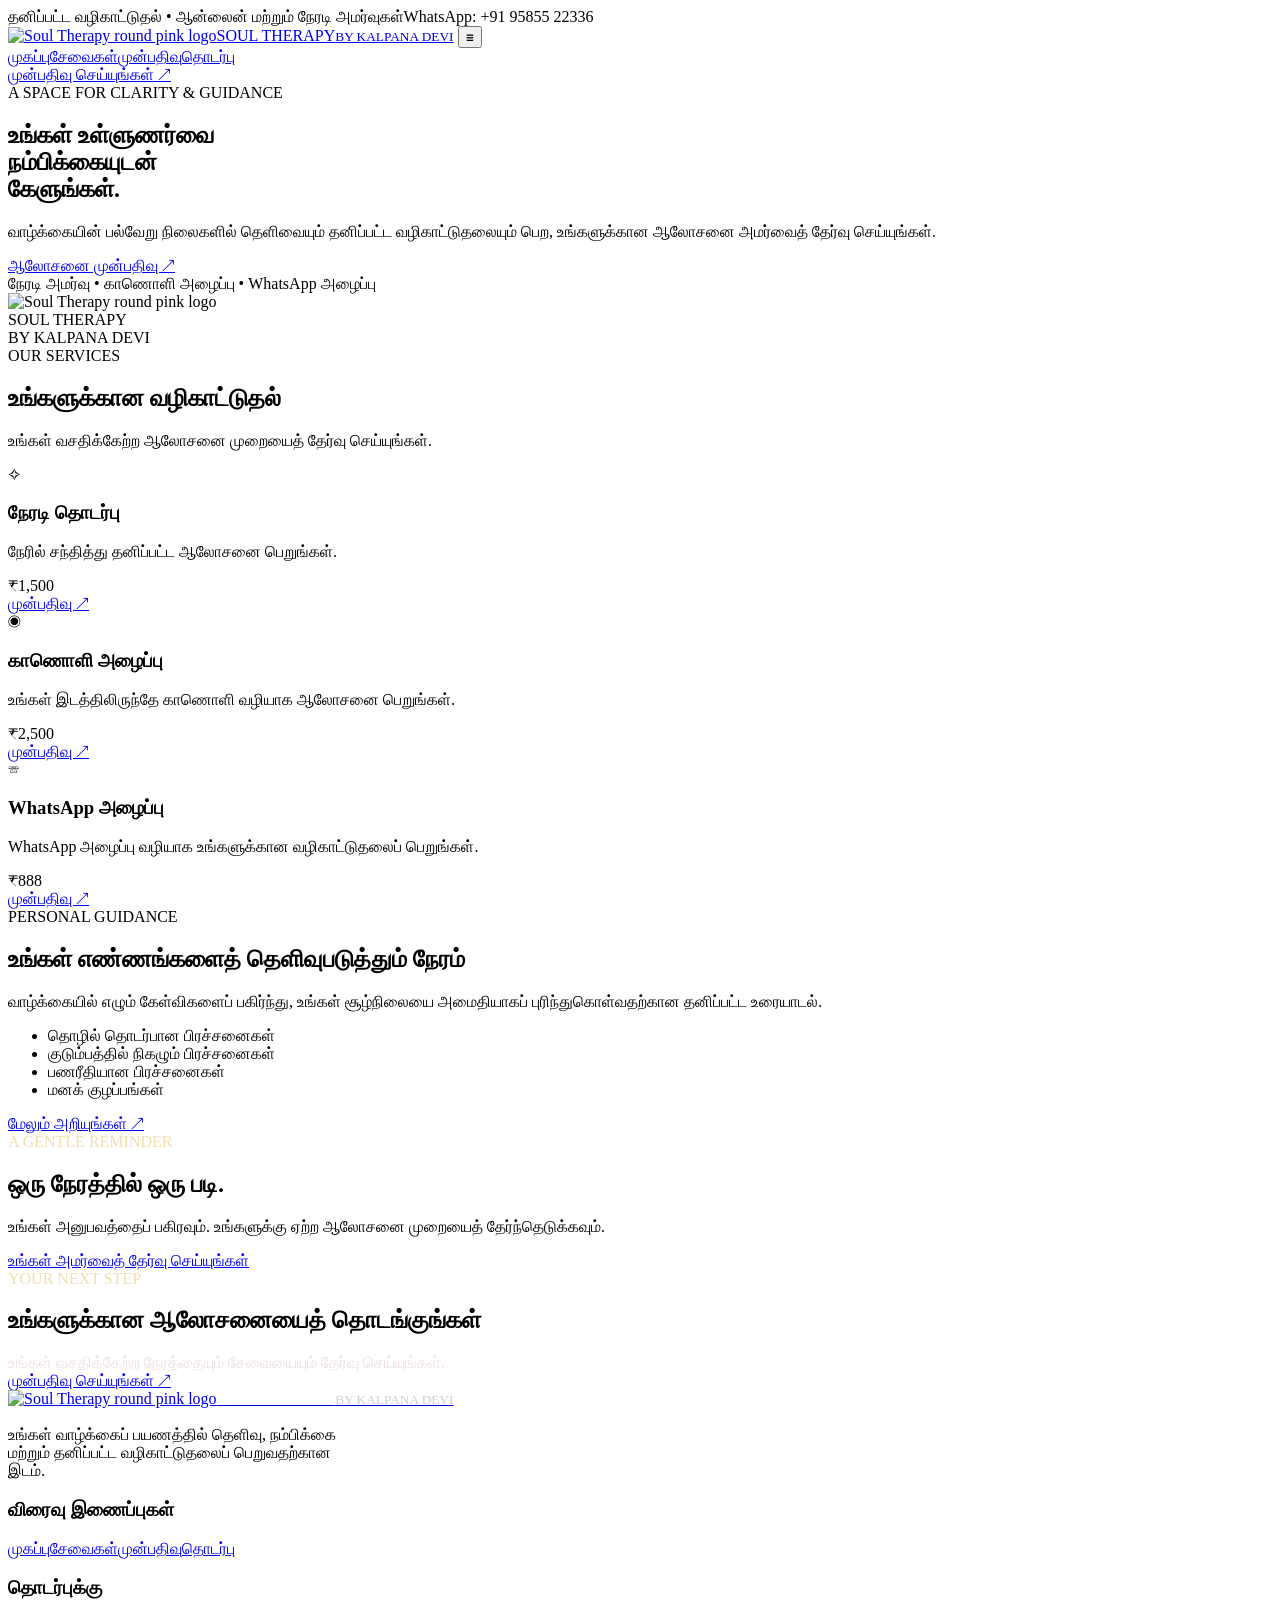
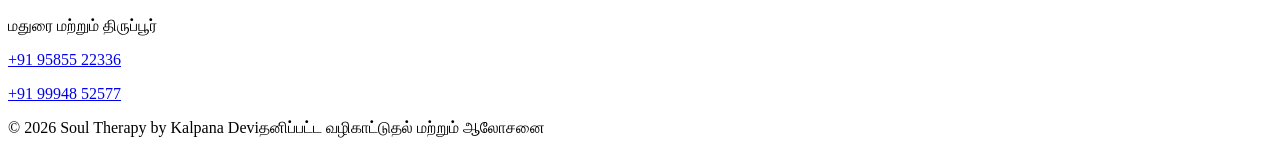
==== index.html @ 00f1056e "Add files via upload" ====
<!doctype html>
<html lang="ta"><head><meta charset="utf-8"><meta name="viewport" content="width=device-width, initial-scale=1"><meta name="description" content="Soul Therapy by Kalpana Devi - தனிப்பட்ட வழிகாட்டுதல் மற்றும் ஆலோசனை"><title>Soul Therapy by Kalpana Devi | முகப்பு</title><link rel="stylesheet" href="assets/css/style.css"></head><body>

<div class="topbar"><div class="container"><span>தனிப்பட்ட வழிகாட்டுதல் • ஆன்லைன் மற்றும் நேரடி அமர்வுகள்</span><span>WhatsApp: +91 95855 22336</span></div></div>
<div class="nav-wrap"><div class="container nav">
  <a class="brand" href="index.html" aria-label="Soul Therapy home"><img class="brand-mark" src="assets/soul-therapy-round-logo.png" alt="Soul Therapy round pink logo"><span class="brand-name">SOUL THERAPY<small>BY KALPANA DEVI</small></span></a>
  <button class="menu-toggle" aria-label="Open menu" aria-expanded="false">☰</button>
  <nav class="nav-links" aria-label="Main navigation">
    <a href="index.html">முகப்பு</a><a href="services.html">சேவைகள்</a><a href="booking.html">முன்பதிவு</a><a href="contact.html">தொடர்பு</a>
  </nav>
  <a class="btn btn-primary nav-cta" href="booking.html">முன்பதிவு செய்யுங்கள் ↗</a>
</div></div>

<main>
<section class="hero"><div class="container hero-grid">
  <div class="reveal"><div class="eyebrow">A SPACE FOR CLARITY & GUIDANCE</div><h1>உங்கள் உள்ளுணர்வை<br><span>நம்பிக்கையுடன்</span><br>கேளுங்கள்.</h1><p class="lead">வாழ்க்கையின் பல்வேறு நிலைகளில் தெளிவையும் தனிப்பட்ட வழிகாட்டுதலையும் பெற, உங்களுக்கான ஆலோசனை அமர்வைத் தேர்வு செய்யுங்கள்.</p><div class="hero-actions"><a class="btn btn-primary" href="booking.html">ஆலோசனை முன்பதிவு ↗</a><a class="btn btn-outline" style="color:white;border-color:#d9b56d" href="services.html">சேவைகளைப் பார்க்க</a></div><div class="hero-note"><span class="dot"></span><span>நேரடி அமர்வு • காணொளி அழைப்பு • WhatsApp அழைப்பு</span></div></div>
  <div class="hero-art"><div class="mandala"><div class="mandala-inner"><div><img class="hero-logo" src="assets/soul-therapy-round-logo.png" alt="Soul Therapy round pink logo"><div class="mandala-caption">SOUL THERAPY<br>BY KALPANA DEVI</div></div></div></div></div>
</div></section>
<section class="section"><div class="container"><div class="section-head reveal"><div class="eyebrow">OUR SERVICES</div><h2>உங்களுக்கான வழிகாட்டுதல்</h2><p>உங்கள் வசதிக்கேற்ற ஆலோசனை முறையைத் தேர்வு செய்யுங்கள்.</p></div><div class="grid-3">
  <article class="card reveal"><div class="card-icon">✧</div><h3>நேரடி தொடர்பு</h3><p>நேரில் சந்தித்து தனிப்பட்ட ஆலோசனை பெறுங்கள்.</p><div class="price">₹1,500</div><a class="btn btn-outline" href="booking.html">முன்பதிவு ↗</a></article>
  <article class="card reveal"><div class="card-icon">◉</div><h3>காணொளி அழைப்பு</h3><p>உங்கள் இடத்திலிருந்தே காணொளி வழியாக ஆலோசனை பெறுங்கள்.</p><div class="price">₹2,500</div><a class="btn btn-outline" href="booking.html">முன்பதிவு ↗</a></article>
  <article class="card reveal"><div class="card-icon">☏</div><h3>WhatsApp அழைப்பு</h3><p>WhatsApp அழைப்பு வழியாக உங்களுக்கான வழிகாட்டுதலைப் பெறுங்கள்.</p><div class="price">₹888</div><a class="btn btn-outline" href="booking.html">முன்பதிவு ↗</a></article>
</div></div></section>
<section class="section soft-section"><div class="container split"><div class="reveal"><div class="eyebrow">PERSONAL GUIDANCE</div><h2>உங்கள் எண்ணங்களைத் தெளிவுபடுத்தும் நேரம்</h2><p>வாழ்க்கையில் எழும் கேள்விகளைப் பகிர்ந்து, உங்கள் சூழ்நிலையை அமைதியாகப் புரிந்துகொள்வதற்கான தனிப்பட்ட உரையாடல்.</p><ul class="feature-list"><li>தொழில் தொடர்பான பிரச்சனைகள்</li><li>குடும்பத்தில் நிகழும் பிரச்சனைகள்</li><li>பணரீதியான பிரச்சனைகள்</li><li>மனக் குழப்பங்கள்</li></ul><a class="btn btn-secondary" href="services.html">மேலும் அறியுங்கள் ↗</a></div><div class="quote-panel reveal"><div class="eyebrow" style="color:#f2dfad">A GENTLE REMINDER</div><h2>ஒரு நேரத்தில் ஒரு படி.</h2><p>உங்கள் அனுபவத்தைப் பகிரவும். உங்களுக்கு ஏற்ற ஆலோசனை முறையைத் தேர்ந்தெடுக்கவும்.</p><a class="btn btn-primary" href="booking.html">உங்கள் அமர்வைத் தேர்வு செய்யுங்கள்</a></div></div></section>
<section class="section"><div class="container"><div class="cta-band reveal"><div><div class="eyebrow" style="color:#f2dfad">YOUR NEXT STEP</div><h2>உங்களுக்கான ஆலோசனையைத் தொடங்குங்கள்</h2><p style="color:#f0dfe9;margin:0">உங்கள் வசதிக்கேற்ற நேரத்தையும் சேவையையும் தேர்வு செய்யுங்கள்.</p></div><a class="btn btn-primary" href="booking.html">முன்பதிவு செய்யுங்கள் ↗</a></div></div></section>
</main>
<footer><div class="container">
  <div class="footer-grid">
    <div><a class="brand" href="index.html"><img class="brand-mark" src="assets/soul-therapy-round-logo.png" alt="Soul Therapy round pink logo"><span class="brand-name" style="color:#fff">SOUL THERAPY<small style="color:#d9c9d6">BY KALPANA DEVI</small></span></a>
      <p style="margin-top:18px;max-width:330px">உங்கள் வாழ்க்கைப் பயணத்தில் தெளிவு, நம்பிக்கை மற்றும் தனிப்பட்ட வழிகாட்டுதலைப் பெறுவதற்கான இடம்.</p></div>
    <div><h3>விரைவு இணைப்புகள்</h3><div class="footer-links"><a href="index.html">முகப்பு</a><a href="services.html">சேவைகள்</a><a href="booking.html">முன்பதிவு</a><a href="contact.html">தொடர்பு</a></div></div>
    <div><h3>தொடர்புக்கு</h3><p>மதுரை மற்றும் திருப்பூர்</p><p><a href="https://wa.me/919585522336">+91 95855 22336</a></p><p><a href="https://wa.me/919994852577">+91 99948 52577</a></p></div>
  </div>
  <div class="footer-bottom"><span>© <span id="year"></span> Soul Therapy by Kalpana Devi</span><span>தனிப்பட்ட வழிகாட்டுதல் மற்றும் ஆலோசனை</span></div>
</div></footer>
<script>document.getElementById('year').textContent = new Date().getFullYear();</script><script src="assets/js/main.js"></script>
</body></html>
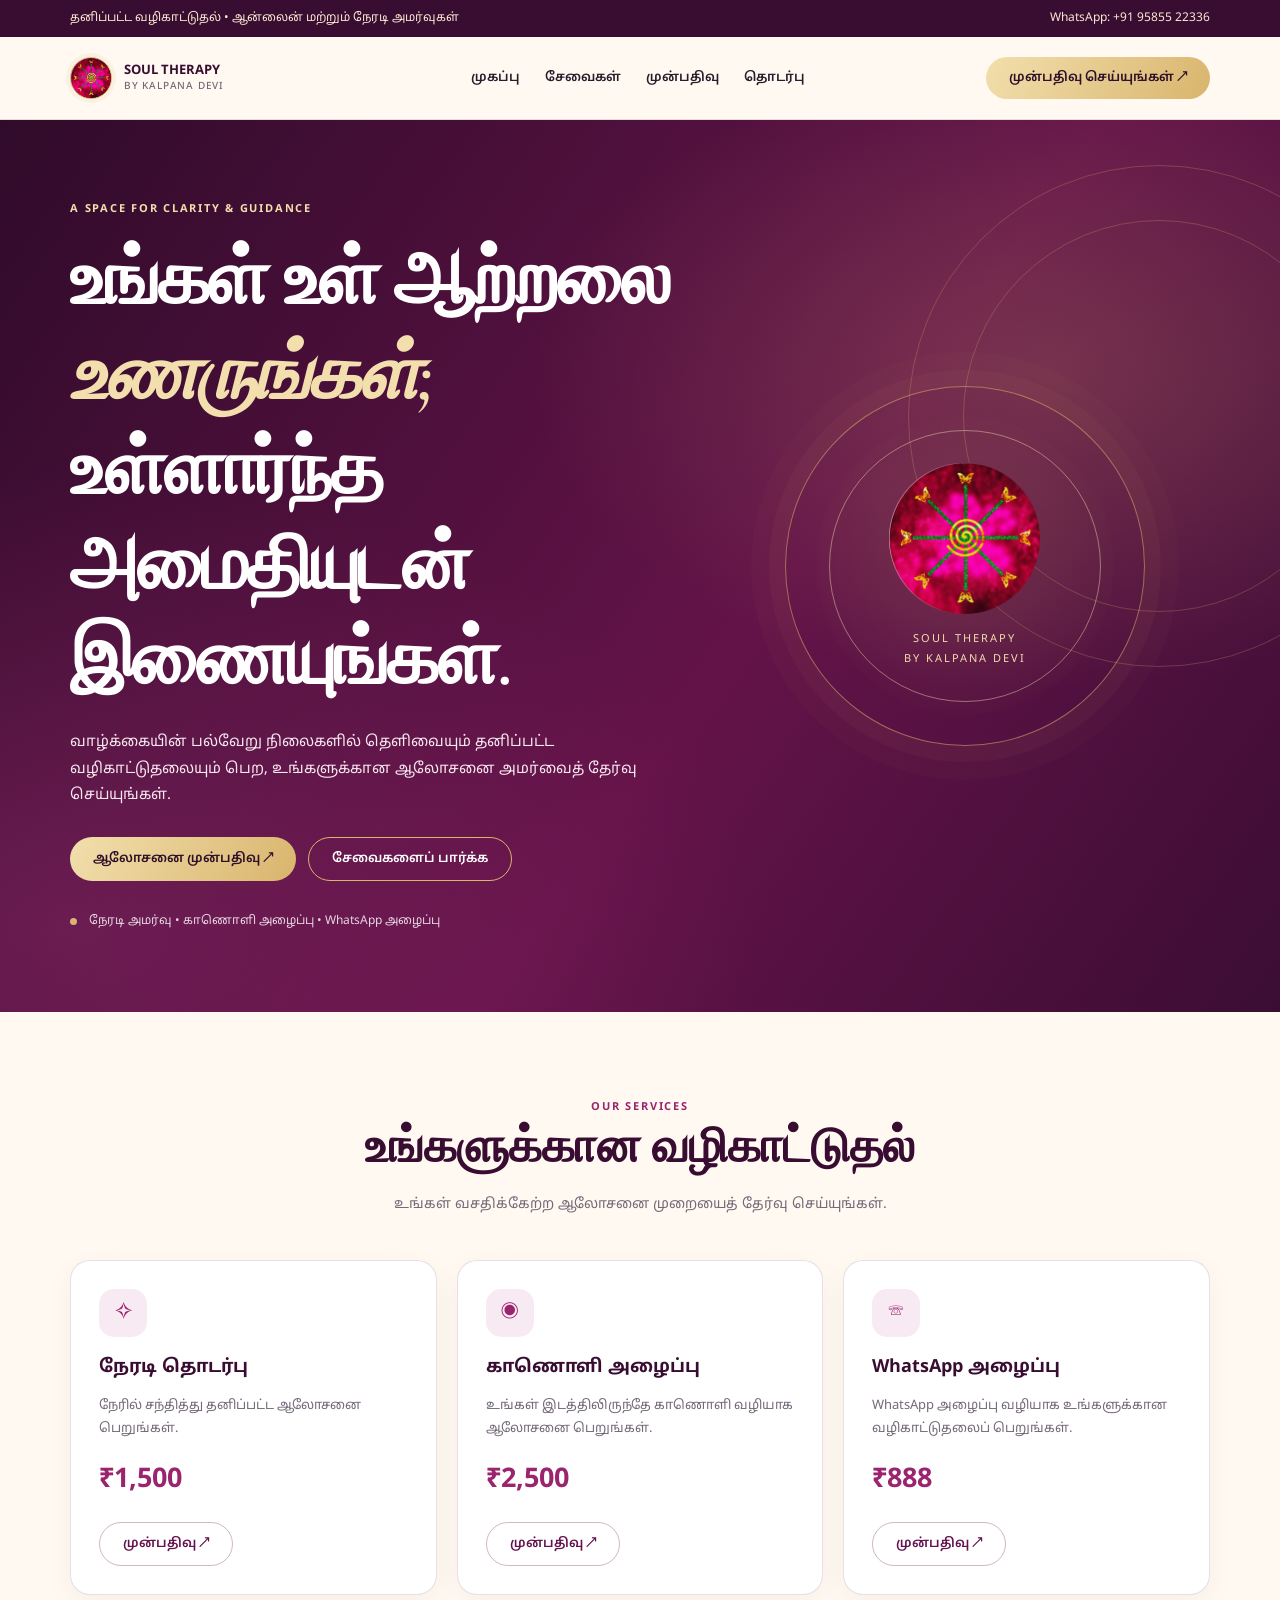
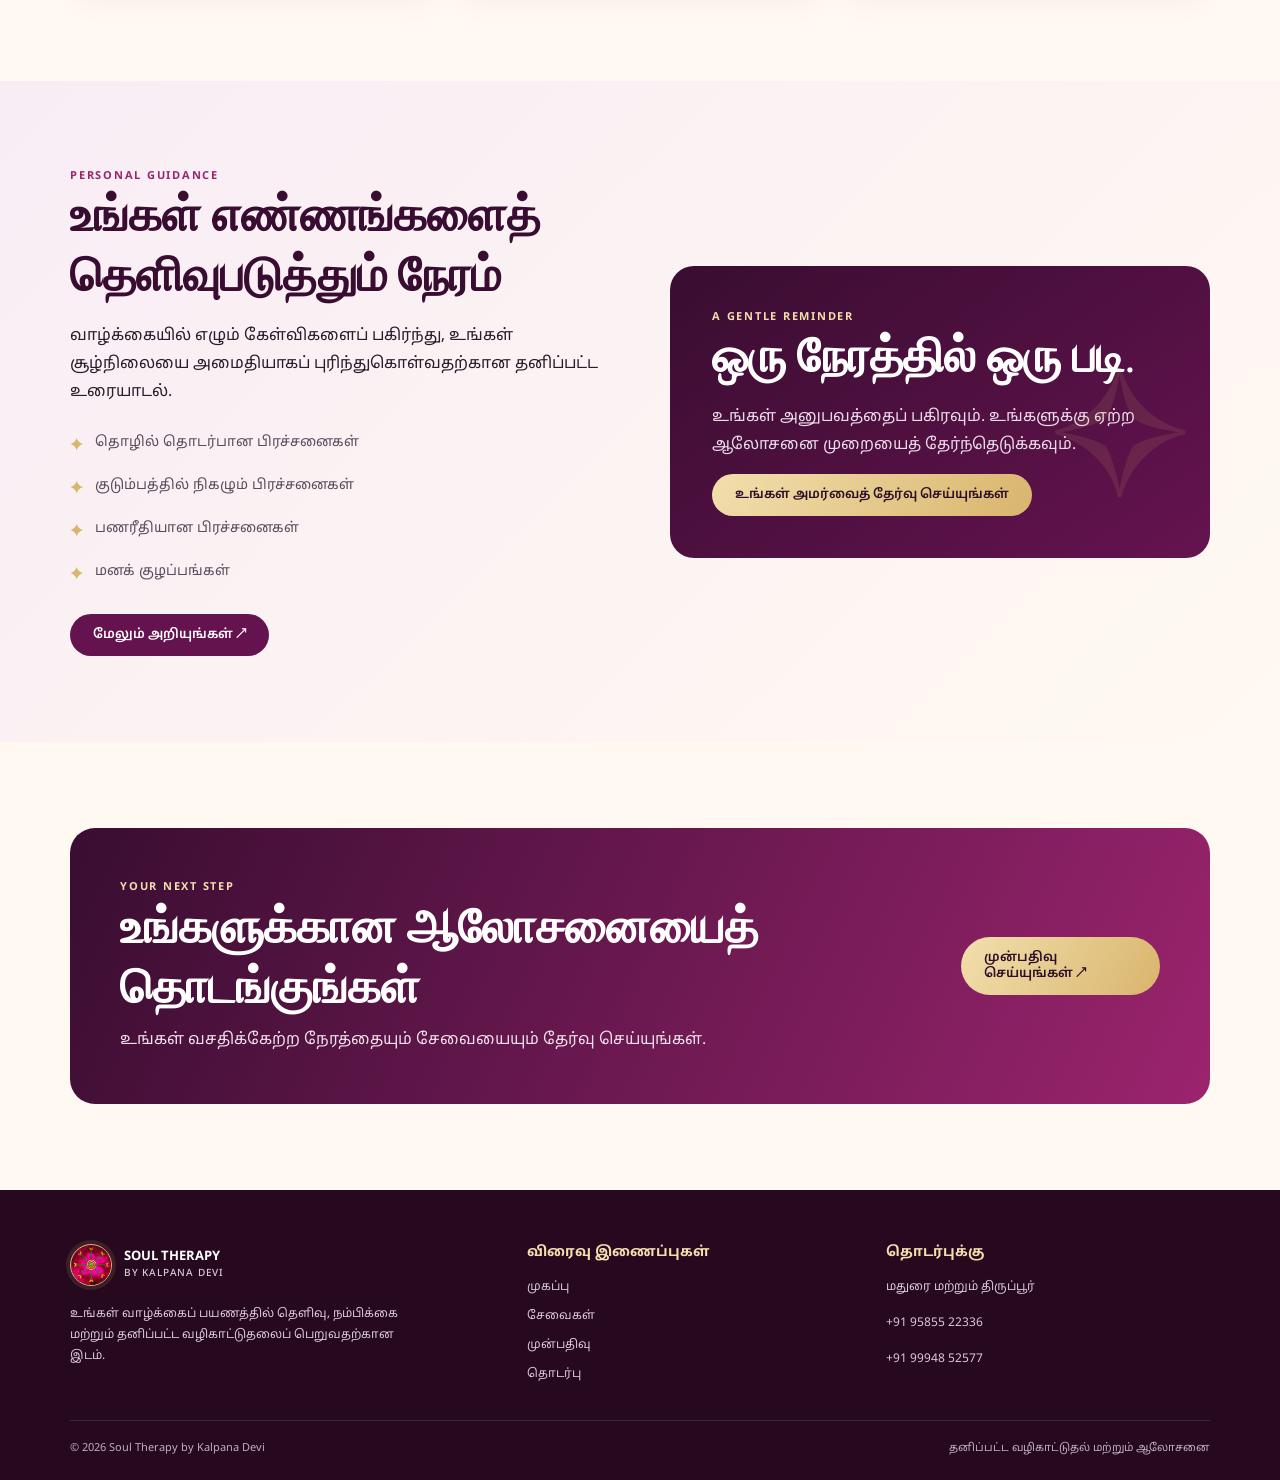
==== commit 16cdaf5b: "Update index.html" ====
--- a/index.html
+++ b/index.html
@@ -13,7 +13,7 @@
 
 <main>
 <section class="hero"><div class="container hero-grid">
-  <div class="reveal"><div class="eyebrow">A SPACE FOR CLARITY & GUIDANCE</div><h1>உங்கள் உள்ளுணர்வை<br><span>நம்பிக்கையுடன்</span><br>கேளுங்கள்.</h1><p class="lead">வாழ்க்கையின் பல்வேறு நிலைகளில் தெளிவையும் தனிப்பட்ட வழிகாட்டுதலையும் பெற, உங்களுக்கான ஆலோசனை அமர்வைத் தேர்வு செய்யுங்கள்.</p><div class="hero-actions"><a class="btn btn-primary" href="booking.html">ஆலோசனை முன்பதிவு ↗</a><a class="btn btn-outline" style="color:white;border-color:#d9b56d" href="services.html">சேவைகளைப் பார்க்க</a></div><div class="hero-note"><span class="dot"></span><span>நேரடி அமர்வு • காணொளி அழைப்பு • WhatsApp அழைப்பு</span></div></div>
+  <div class="reveal"><div class="eyebrow">A SPACE FOR CLARITY & GUIDANCE</div><h1>உங்கள் உள் ஆற்றலை<br><span>உணருங்கள்;</span><br>உள்ளார்ந்த அமைதியுடன் இணையுங்கள்.</h1><p class="lead">வாழ்க்கையின் பல்வேறு நிலைகளில் தெளிவையும் தனிப்பட்ட வழிகாட்டுதலையும் பெற, உங்களுக்கான ஆலோசனை அமர்வைத் தேர்வு செய்யுங்கள்.</p><div class="hero-actions"><a class="btn btn-primary" href="booking.html">ஆலோசனை முன்பதிவு ↗</a><a class="btn btn-outline" style="color:white;border-color:#d9b56d" href="services.html">சேவைகளைப் பார்க்க</a></div><div class="hero-note"><span class="dot"></span><span>நேரடி அமர்வு • காணொளி அழைப்பு • WhatsApp அழைப்பு</span></div></div>
   <div class="hero-art"><div class="mandala"><div class="mandala-inner"><div><img class="hero-logo" src="assets/soul-therapy-round-logo.png" alt="Soul Therapy round pink logo"><div class="mandala-caption">SOUL THERAPY<br>BY KALPANA DEVI</div></div></div></div></div>
 </div></section>
 <section class="section"><div class="container"><div class="section-head reveal"><div class="eyebrow">OUR SERVICES</div><h2>உங்களுக்கான வழிகாட்டுதல்</h2><p>உங்கள் வசதிக்கேற்ற ஆலோசனை முறையைத் தேர்வு செய்யுங்கள்.</p></div><div class="grid-3">
--- a/assets/css/style.css
+++ b/assets/css/style.css
@@ -0,0 +1,170 @@
+@import url('https://fonts.googleapis.com/css2?family=Cormorant+Garamond:wght@500;600;700&family=Noto+Sans+Tamil:wght@400;500;600;700&display=swap');
+
+:root {
+  --wine: #390d31;
+  --plum: #65134f;
+  --magenta: #9b246e;
+  --gold: #d9b56d;
+  --gold-light: #f2dfad;
+  --cream: #fff9f1;
+  --ink: #291c2b;
+  --muted: #756978;
+  --white: #fff;
+  --line: rgba(119, 59, 99, .16);
+  --shadow: 0 18px 50px rgba(57, 13, 49, .12);
+}
+* { box-sizing: border-box; }
+html { scroll-behavior: smooth; }
+body {
+  margin: 0; color: var(--ink); background: var(--cream);
+  font-family: "Noto Sans Tamil", Arial, sans-serif; line-height: 1.75;
+}
+a { color: inherit; text-decoration: none; }
+img { max-width: 100%; display: block; }
+.container { width: min(1140px, calc(100% - 40px)); margin: auto; }
+.topbar { background: var(--wine); color: #f8e9d0; font-size: 12px; padding: 8px 0; }
+.topbar .container { display:flex; justify-content:space-between; gap:16px; flex-wrap:wrap; }
+.nav-wrap { position: sticky; top: 0; z-index: 20; background: rgba(255,249,241,.94); backdrop-filter: blur(14px); border-bottom: 1px solid var(--line); }
+.nav { min-height: 82px; display:flex; align-items:center; justify-content:space-between; gap:24px; }
+.brand { display:flex; align-items:center; gap:12px; min-width: 220px; }
+.brand-mark {
+  width: 50px; height: 50px; border-radius: 50%; display:grid; place-items:center;
+  color: var(--gold-light); font-family: Georgia, serif; font-size: 24px;
+  border: 1px solid var(--gold); background: radial-gradient(circle at 30% 25%, #a94a87, var(--wine) 70%);
+  box-shadow: 0 0 0 4px rgba(217,181,109,.12);
+}
+.brand-name { font-size: 13px; font-weight: 700; line-height: 1.4; color: var(--wine); }
+.brand-name small { display:block; color:var(--muted); font-weight:500; font-size:10px; letter-spacing:.08em; }
+.nav-links { display:flex; align-items:center; gap:25px; font-size:13px; font-weight:600; }
+.nav-links a:hover, .nav-links a.active { color:var(--magenta); }
+.menu-toggle { display:none; border:1px solid var(--line); border-radius:10px; background:white; padding:8px 12px; color:var(--wine); font-size:20px; }
+.btn {
+  display:inline-flex; align-items:center; justify-content:center; gap:9px; border:0; cursor:pointer;
+  border-radius:999px; padding:13px 23px; font:600 13px "Noto Sans Tamil", sans-serif;
+  transition: transform .25s, box-shadow .25s, background .25s;
+}
+.btn:hover { transform:translateY(-2px); box-shadow:0 10px 24px rgba(57,13,49,.17); }
+.btn-primary { color:#2d1027; background:linear-gradient(120deg,var(--gold-light),var(--gold)); }
+.btn-secondary { color:white; background:var(--plum); }
+.btn-outline { color:var(--plum); border:1px solid rgba(101,19,79,.3); background:transparent; }
+.eyebrow { color:var(--magenta); text-transform:uppercase; letter-spacing:.16em; font-size:11px; font-weight:700; }
+h1,h2,h3 { margin:0 0 16px; line-height:1.25; }
+h1,h2 { font-family:"Cormorant Garamond", Georgia, serif; }
+h1 { font-size:clamp(42px,6vw,76px); font-weight:600; letter-spacing:-.025em; }
+h2 { font-size:clamp(32px,4vw,48px); font-weight:600; color:var(--wine); }
+h3 { font-size:18px; color:var(--wine); }
+p { margin:0 0 15px; }
+.lead { color:#f7e8f0; max-width:590px; font-size:15px; }
+.section { padding:86px 0; }
+.section-head { max-width:680px; margin:0 auto 42px; text-align:center; }
+.section-head p { color:var(--muted); font-size:14px; }
+.hero {
+  position:relative; overflow:hidden; color:white; min-height:620px; display:flex; align-items:center;
+  background:
+    radial-gradient(ellipse at 82% 28%, rgba(217,181,109,.2), transparent 35%),
+    radial-gradient(ellipse at 5% 90%, rgba(176,57,132,.3), transparent 40%),
+    linear-gradient(125deg,#300b2a 0%,#641349 58%,#3b0d34 100%);
+}
+.hero:before,.hero:after { content:""; position:absolute; border:1px solid rgba(217,181,109,.25); border-radius:50%; pointer-events:none; }
+.hero:before { width:500px;height:500px;right:-130px;top:45px; }
+.hero:after { width:390px;height:390px;right:-75px;top:100px; }
+.hero-grid { display:grid; grid-template-columns:1.1fr .9fr; align-items:center; gap:50px; position:relative; z-index:1; padding:80px 0; }
+.hero h1 { color:white; margin:14px 0 22px; }
+.hero h1 span { color:var(--gold-light); font-style:italic; }
+.hero .eyebrow { color:var(--gold-light); }
+.hero-actions { display:flex; gap:12px; flex-wrap:wrap; margin-top:28px; }
+.hero-note { display:flex; gap:12px; align-items:center; margin-top:30px; color:#e7d6e3; font-size:12px; }
+.hero-note .dot { width:7px;height:7px;background:var(--gold);border-radius:50%; }
+.hero-art { min-height:380px; display:grid; place-items:center; position:relative; }
+.mandala {
+  width:min(360px,80vw); aspect-ratio:1; border-radius:50%; display:grid; place-items:center;
+  background:radial-gradient(circle,rgba(217,181,109,.13),rgba(217,181,109,.02) 58%,transparent 60%);
+  border:1px solid rgba(217,181,109,.55); box-shadow:0 0 0 16px rgba(217,181,109,.04),0 0 0 34px rgba(217,181,109,.025);
+  animation: float 7s ease-in-out infinite;
+}
+.mandala-inner { width:76%;height:76%;border-radius:50%;border:1px solid rgba(242,223,173,.45);display:grid;place-items:center;text-align:center;padding:30px; }
+.mandala-symbol { font-family:Georgia,serif;font-size:82px;line-height:1;color:var(--gold-light);text-shadow:0 0 30px rgba(217,181,109,.3); }
+.mandala-caption { color:#f1dcae;font-size:11px;letter-spacing:.18em;margin-top:12px; }
+@keyframes float { 0%,100%{transform:translateY(0)}50%{transform:translateY(-12px)} }
+.grid-3 { display:grid; grid-template-columns:repeat(3,1fr); gap:20px; }
+.card { background:white; border:1px solid var(--line); border-radius:20px; padding:28px; box-shadow:0 8px 30px rgba(57,13,49,.045); transition:transform .25s,box-shadow .25s; }
+.card:hover { transform:translateY(-5px); box-shadow:var(--shadow); }
+.card-icon { width:48px;height:48px;border-radius:15px;display:grid;place-items:center;background:#f8eaf3;color:var(--magenta);font-size:22px;margin-bottom:20px; }
+.card p { color:var(--muted);font-size:13px; }
+.price { color:var(--magenta);font-size:27px;font-weight:700;margin:16px 0 18px; }
+.soft-section { background:linear-gradient(135deg,#f8edf5,#fff9f1); }
+.split { display:grid;grid-template-columns:1fr 1fr;gap:60px;align-items:center; }
+.feature-list { list-style:none;padding:0;margin:25px 0; }
+.feature-list li { display:flex;gap:12px;margin:13px 0;color:#5b4b5c;font-size:14px; }
+.feature-list li:before { content:"✦";color:var(--gold);font-size:17px; }
+.quote-panel { border-radius:24px;padding:42px;background:linear-gradient(145deg,var(--wine),var(--plum));color:white;position:relative;overflow:hidden; }
+.quote-panel:after { content:"✧";position:absolute;right:18px;bottom:-50px;font-size:180px;color:rgba(217,181,109,.12); }
+.quote-panel h2 { color:white; }
+.quote-panel p { color:#eadce7; }
+.cta-band { padding:50px;border-radius:25px;background:linear-gradient(115deg,var(--wine),var(--magenta));color:white;display:flex;align-items:center;justify-content:space-between;gap:24px; }
+.cta-band h2 { color:white;margin-bottom:8px; }
+.page-hero { background:linear-gradient(125deg,#300b2a,#741653);padding:74px 0;color:white;text-align:center; }
+.page-hero h1 { font-size:clamp(40px,5vw,60px);color:white; }
+.page-hero p { color:#f0dfe9;max-width:650px;margin:0 auto; }
+.breadcrumb { font-size:12px;color:var(--gold-light);margin-bottom:15px; }
+.booking-layout { display:grid;grid-template-columns:.8fr 1.2fr;gap:28px;align-items:start; }
+.booking-summary { background:linear-gradient(145deg,var(--wine),var(--plum));color:white;border-radius:20px;padding:30px; }
+.booking-summary h2 { color:white;font-size:34px; }
+.booking-summary p,.booking-summary li { color:#eadde7;font-size:13px; }
+.booking-summary ul { padding-left:18px; }
+.form-card { background:white;border:1px solid var(--line);border-radius:20px;padding:30px;box-shadow:var(--shadow); }
+.form-grid { display:grid;grid-template-columns:1fr 1fr;gap:16px; }
+.field { display:flex;flex-direction:column;gap:7px; }
+.field.full { grid-column:1/-1; }
+label { font-size:12px;font-weight:700;color:var(--wine); }
+input,select,textarea { width:100%;border:1px solid #e4d5e0;background:#fffdfb;border-radius:10px;padding:13px 14px;font:14px "Noto Sans Tamil",sans-serif;color:var(--ink);outline:none; }
+input:focus,select:focus,textarea:focus { border-color:var(--magenta);box-shadow:0 0 0 3px rgba(155,36,110,.09); }
+textarea { min-height:105px;resize:vertical; }
+.help-text { color:var(--muted);font-size:11px; }
+.checkbox-row { display:flex;gap:10px;align-items:flex-start;font-size:12px;color:var(--muted); }
+.checkbox-row input { width:auto;margin-top:5px; }
+.notice { background:#fff7e5;border:1px solid #f1dfb7;color:#725a29;border-radius:12px;padding:14px;font-size:12px;margin-top:18px; }
+.contact-grid { display:grid;grid-template-columns:.9fr 1.1fr;gap:25px; }
+.contact-item { display:flex;gap:14px;padding:18px 0;border-bottom:1px solid var(--line); }
+.contact-item .card-icon { flex-shrink:0;margin:0; }
+.contact-item p { color:var(--muted);font-size:13px;margin:0; }
+.map-placeholder { min-height:260px;border-radius:20px;background:radial-gradient(circle at 30% 20%,#f1d9e8,transparent 40%),linear-gradient(135deg,#f4e9f0,#fff8eb);border:1px solid var(--line);display:grid;place-items:center;text-align:center;padding:25px;color:var(--plum); }
+footer { background:#26091f;color:#f0e4ec;padding:54px 0 22px; }
+.footer-grid { display:grid;grid-template-columns:1.3fr 1fr 1fr;gap:35px; }
+footer h3 { color:var(--gold-light);font-size:14px; }
+footer p,footer a { color:#d9c9d6;font-size:12px; }
+.footer-links { display:grid;gap:8px; }
+.footer-bottom { margin-top:35px;padding-top:18px;border-top:1px solid rgba(255,255,255,.12);display:flex;justify-content:space-between;gap:15px;flex-wrap:wrap;color:#bfaebe;font-size:11px; }
+.reveal { opacity:0;transform:translateY(18px);transition:opacity .7s ease,transform .7s ease; }
+.reveal.visible { opacity:1;transform:translateY(0); }
+.mobile-only { display:none; }
+@media(max-width:850px) {
+  .nav-links { display:none;position:absolute;top:82px;left:0;right:0;background:var(--cream);padding:20px;flex-direction:column;align-items:stretch;border-bottom:1px solid var(--line); }
+  .nav-links.open { display:flex; }
+  .menu-toggle { display:block; }
+  .nav .nav-cta { display:none; }
+  .hero-grid,.split,.booking-layout,.contact-grid { grid-template-columns:1fr; }
+  .hero { min-height:auto; }
+  .hero-grid { padding:65px 0;gap:15px; }
+  .hero-art { min-height:300px; }
+  .grid-3 { grid-template-columns:1fr; }
+  .footer-grid { grid-template-columns:1fr 1fr; }
+  .cta-band { align-items:flex-start;flex-direction:column;padding:32px; }
+}
+@media(max-width:560px) {
+  .container { width:min(100% - 28px,1140px); }
+  .section { padding:62px 0; }
+  .topbar .container { justify-content:center;text-align:center; }
+  .brand { min-width:0; }
+  .brand-name { font-size:11px; }
+  .hero h1 { font-size:44px; }
+  .hero-art { min-height:250px; }
+  .mandala { width:245px; }
+  .mandala-symbol { font-size:60px; }
+  .form-grid,.footer-grid { grid-template-columns:1fr; }
+  .field.full { grid-column:auto; }
+  .form-card,.booking-summary { padding:22px; }
+  .page-hero { padding:55px 0; }
+}
+
+.brand-mark{width:42px;height:42px;flex:0 0 42px;object-fit:contain;border-radius:50%;display:block}.hero-logo{width:min(72%,320px);height:auto;display:block;margin:0 auto 16px}
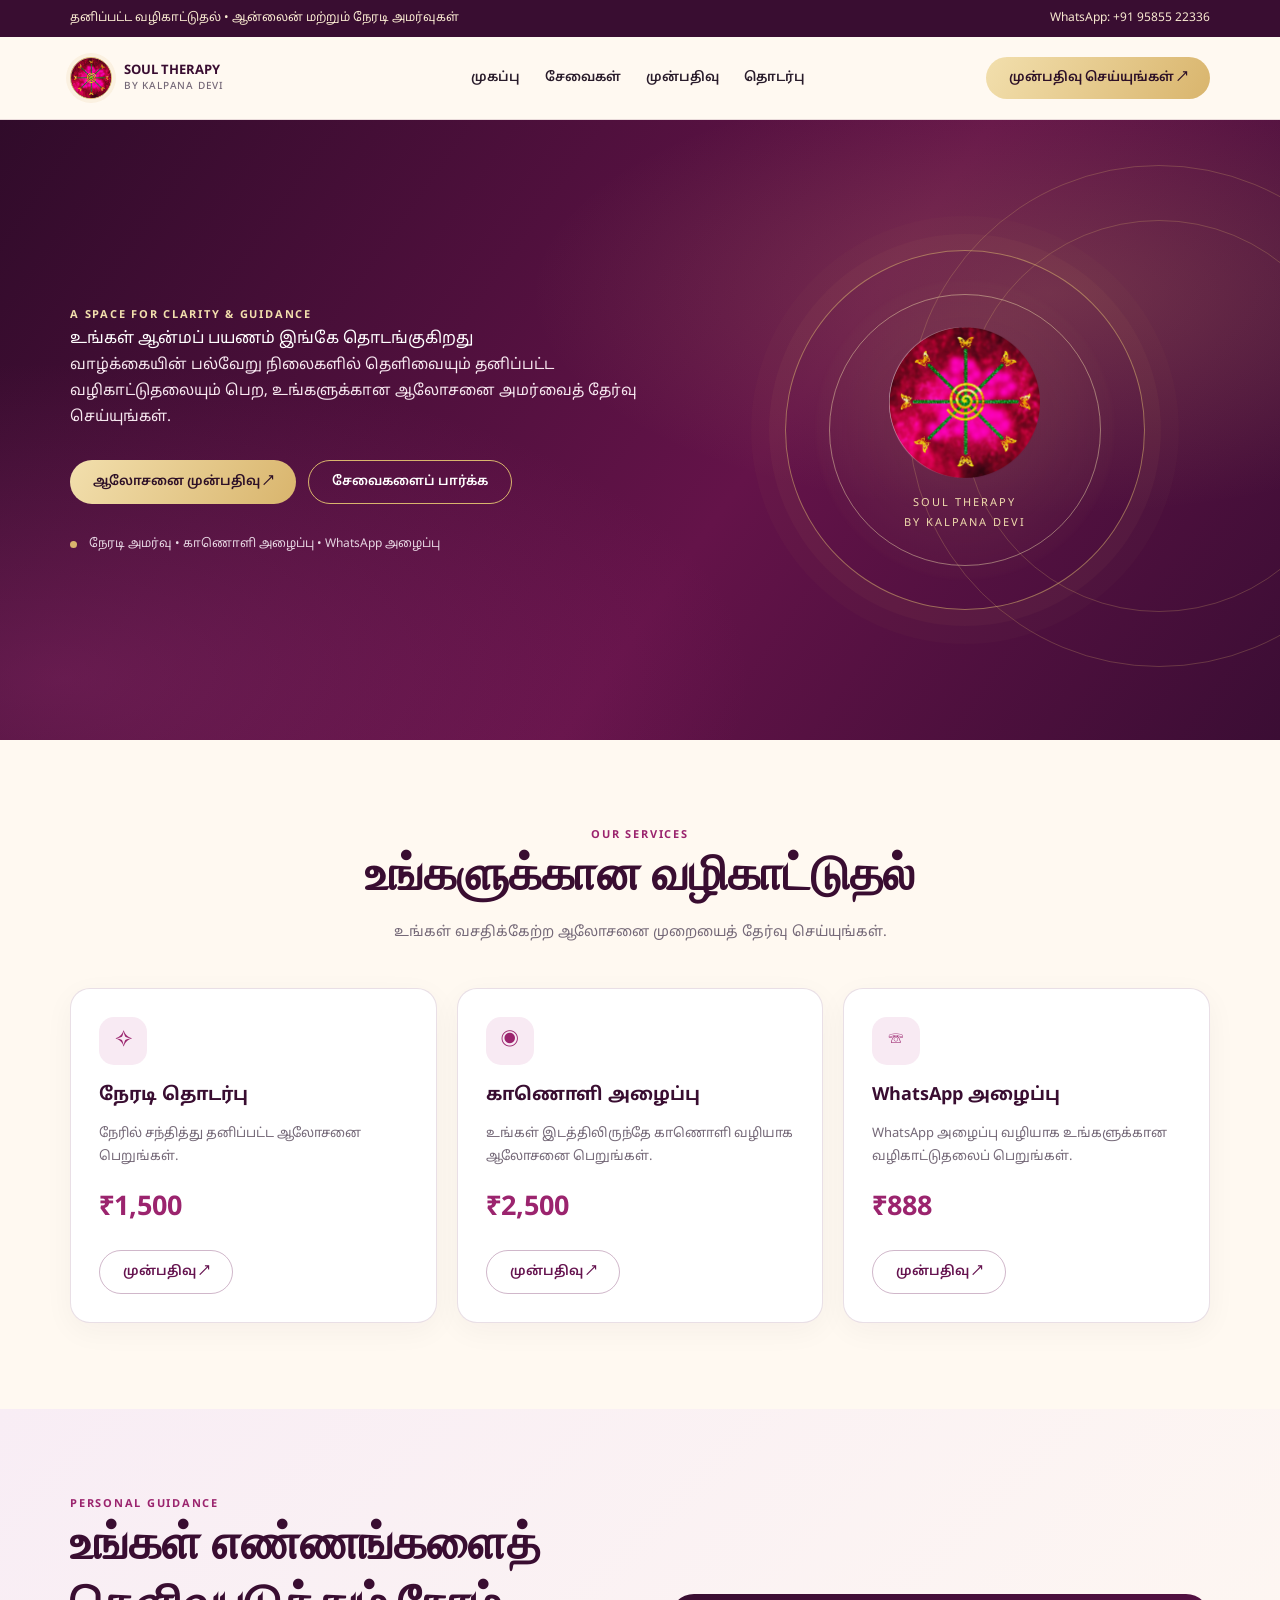
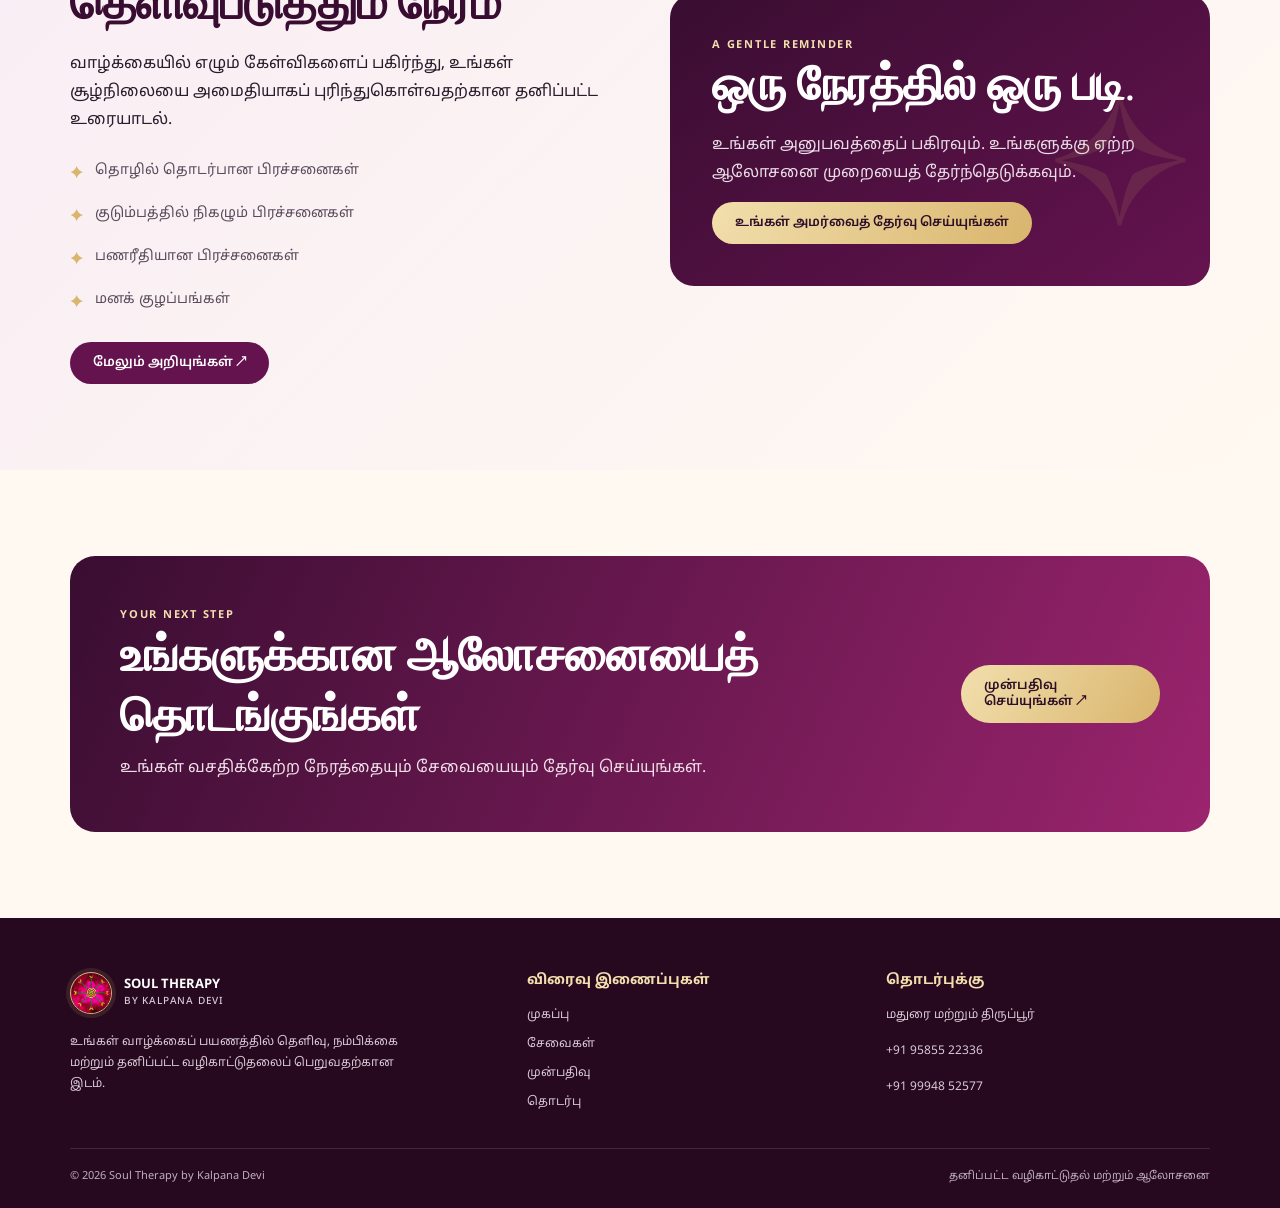
==== commit 9e6f1f3c: "Update index.html" ====
--- a/index.html
+++ b/index.html
@@ -13,7 +13,7 @@
 
 <main>
 <section class="hero"><div class="container hero-grid">
-  <div class="reveal"><div class="eyebrow">A SPACE FOR CLARITY & GUIDANCE</div><h1>உங்கள் உள் ஆற்றலை<br><span>உணருங்கள்;</span><br>உள்ளார்ந்த அமைதியுடன் இணையுங்கள்.</h1><p class="lead">வாழ்க்கையின் பல்வேறு நிலைகளில் தெளிவையும் தனிப்பட்ட வழிகாட்டுதலையும் பெற, உங்களுக்கான ஆலோசனை அமர்வைத் தேர்வு செய்யுங்கள்.</p><div class="hero-actions"><a class="btn btn-primary" href="booking.html">ஆலோசனை முன்பதிவு ↗</a><a class="btn btn-outline" style="color:white;border-color:#d9b56d" href="services.html">சேவைகளைப் பார்க்க</a></div><div class="hero-note"><span class="dot"></span><span>நேரடி அமர்வு • காணொளி அழைப்பு • WhatsApp அழைப்பு</span></div></div>
+  <div class="reveal"><div class="eyebrow">A SPACE FOR CLARITY & GUIDANCE</div><div class="tagline">உங்கள் ஆன்மப் பயணம் இங்கே தொடங்குகிறது</div><p class="lead">வாழ்க்கையின் பல்வேறு நிலைகளில் தெளிவையும் தனிப்பட்ட வழிகாட்டுதலையும் பெற, உங்களுக்கான ஆலோசனை அமர்வைத் தேர்வு செய்யுங்கள்.</p><div class="hero-actions"><a class="btn btn-primary" href="booking.html">ஆலோசனை முன்பதிவு ↗</a><a class="btn btn-outline" style="color:white;border-color:#d9b56d" href="services.html">சேவைகளைப் பார்க்க</a></div><div class="hero-note"><span class="dot"></span><span>நேரடி அமர்வு • காணொளி அழைப்பு • WhatsApp அழைப்பு</span></div></div>
   <div class="hero-art"><div class="mandala"><div class="mandala-inner"><div><img class="hero-logo" src="assets/soul-therapy-round-logo.png" alt="Soul Therapy round pink logo"><div class="mandala-caption">SOUL THERAPY<br>BY KALPANA DEVI</div></div></div></div></div>
 </div></section>
 <section class="section"><div class="container"><div class="section-head reveal"><div class="eyebrow">OUR SERVICES</div><h2>உங்களுக்கான வழிகாட்டுதல்</h2><p>உங்கள் வசதிக்கேற்ற ஆலோசனை முறையைத் தேர்வு செய்யுங்கள்.</p></div><div class="grid-3">
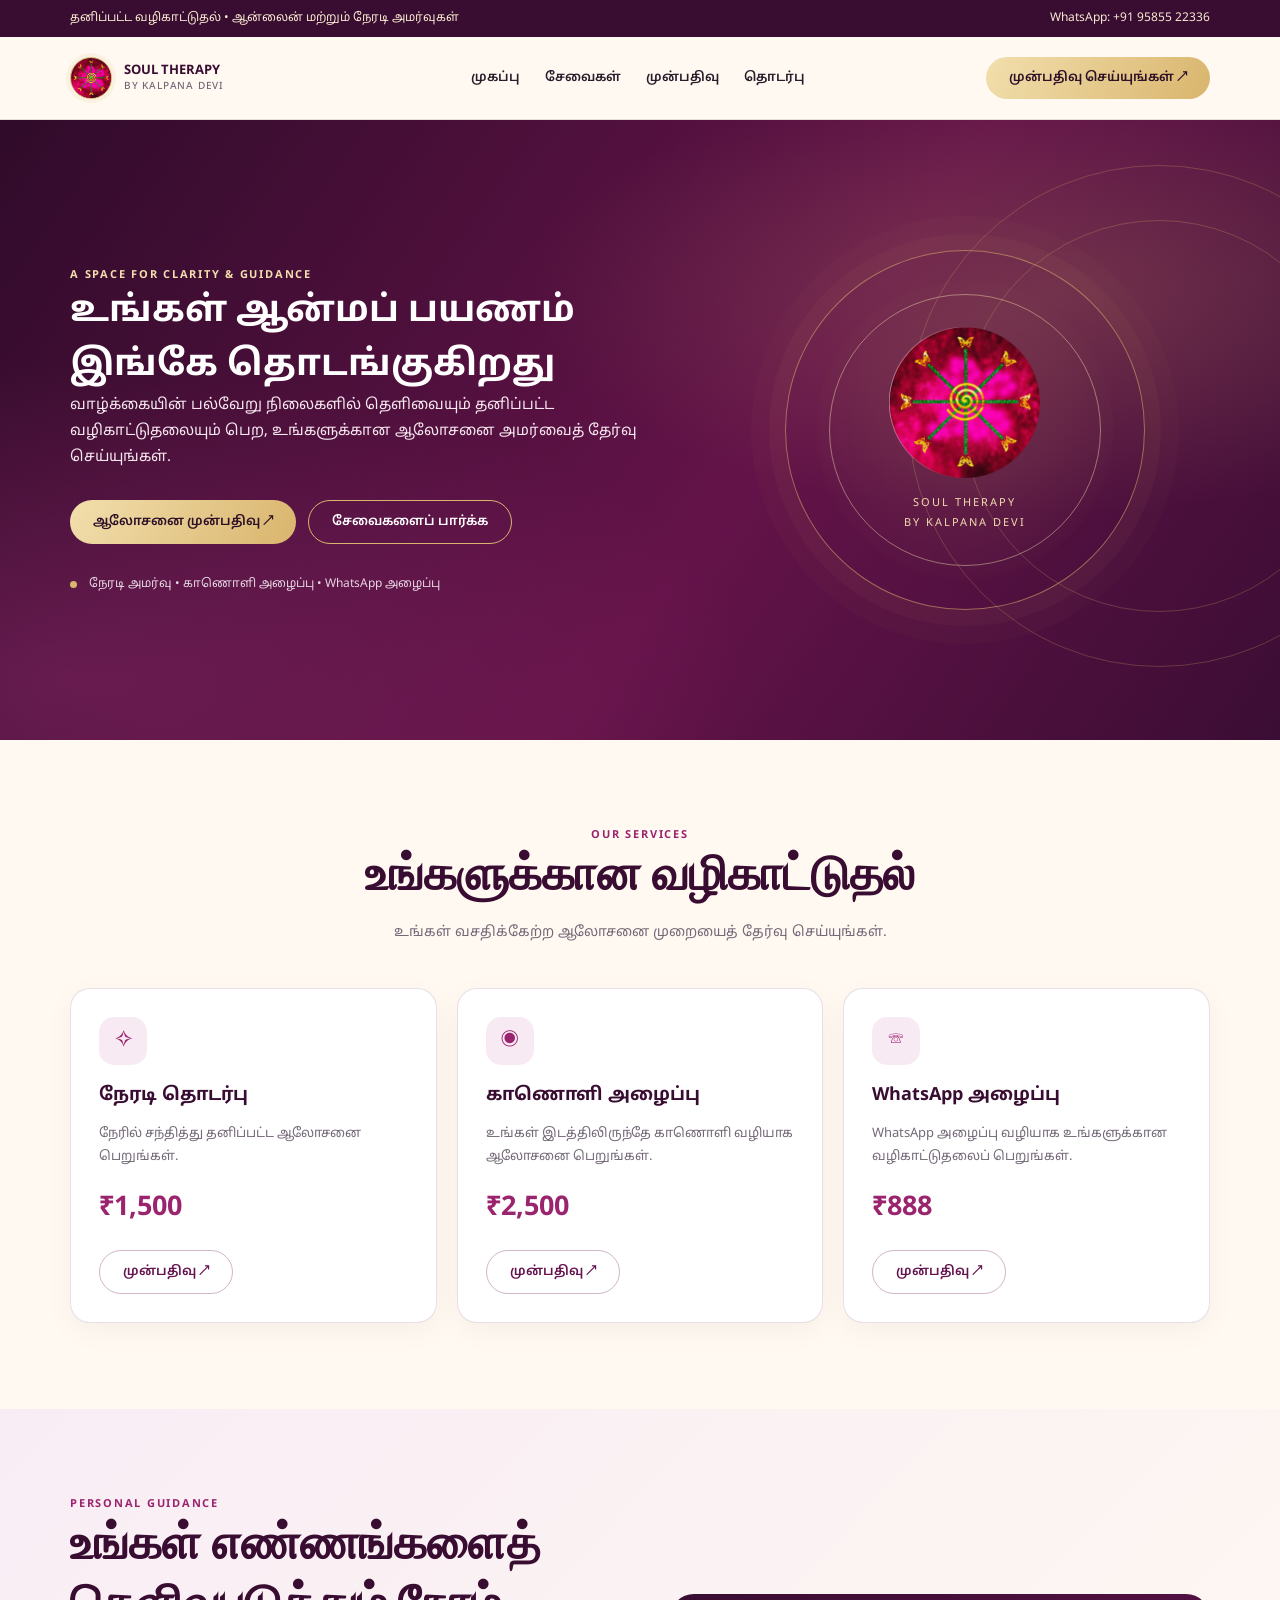
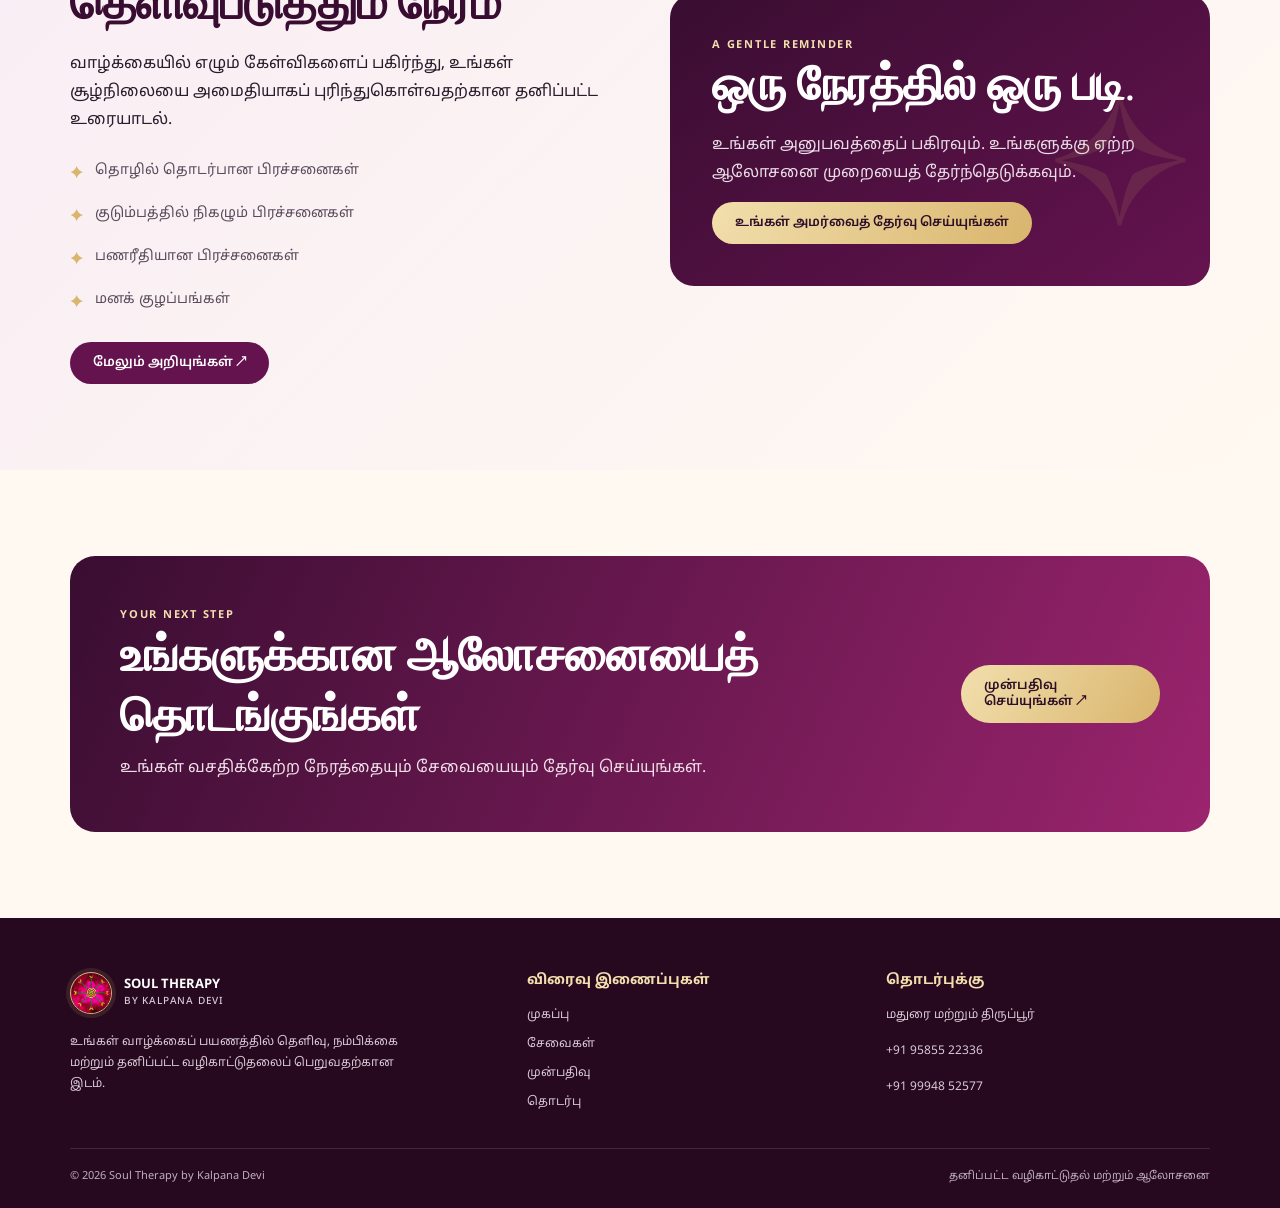
==== commit 9daf5d54: "Update index.html" ====
--- a/index.html
+++ b/index.html
@@ -1,37 +1,234 @@
+
 <!doctype html>
-<html lang="ta"><head><meta charset="utf-8"><meta name="viewport" content="width=device-width, initial-scale=1"><meta name="description" content="Soul Therapy by Kalpana Devi - தனிப்பட்ட வழிகாட்டுதல் மற்றும் ஆலோசனை"><title>Soul Therapy by Kalpana Devi | முகப்பு</title><link rel="stylesheet" href="assets/css/style.css"></head><body>
-
-<div class="topbar"><div class="container"><span>தனிப்பட்ட வழிகாட்டுதல் • ஆன்லைன் மற்றும் நேரடி அமர்வுகள்</span><span>WhatsApp: +91 95855 22336</span></div></div>
-<div class="nav-wrap"><div class="container nav">
-  <a class="brand" href="index.html" aria-label="Soul Therapy home"><img class="brand-mark" src="assets/soul-therapy-round-logo.png" alt="Soul Therapy round pink logo"><span class="brand-name">SOUL THERAPY<small>BY KALPANA DEVI</small></span></a>
-  <button class="menu-toggle" aria-label="Open menu" aria-expanded="false">☰</button>
-  <nav class="nav-links" aria-label="Main navigation">
-    <a href="index.html">முகப்பு</a><a href="services.html">சேவைகள்</a><a href="booking.html">முன்பதிவு</a><a href="contact.html">தொடர்பு</a>
-  </nav>
-  <a class="btn btn-primary nav-cta" href="booking.html">முன்பதிவு செய்யுங்கள் ↗</a>
-</div></div>
+<html lang="ta">
+<head>
+  <meta charset="utf-8">
+  <meta name="viewport" content="width=device-width, initial-scale=1">
+  <meta name="description" content="Soul Therapy by Kalpana Devi - தனிப்பட்ட வழிகாட்டுதல் மற்றும் ஆலோசனை">
+  <title>Soul Therapy by Kalpana Devi | முகப்பு</title>
+  <link rel="stylesheet" href="assets/css/style.css">
+</head>
+<body>
+
+<div class="topbar">
+  <div class="container">
+    <span>தனிப்பட்ட வழிகாட்டுதல் • ஆன்லைன் மற்றும் நேரடி அமர்வுகள்</span>
+    <span>WhatsApp: +91 95855 22336</span>
+  </div>
+</div>
+
+<div class="nav-wrap">
+  <div class="container nav">
+    <a class="brand" href="index.html" aria-label="Soul Therapy home">
+      <img class="brand-mark" src="assets/soul-therapy-round-logo.png" alt="Soul Therapy round pink logo">
+      <span class="brand-name">SOUL THERAPY
+        <small>BY KALPANA DEVI</small>
+      </span>
+    </a>
+
+    <button class="menu-toggle" aria-label="Open menu" aria-expanded="false">☰</button>
+
+    <nav class="nav-links" aria-label="Main navigation">
+      <a href="index.html">முகப்பு</a>
+      <a href="services.html">சேவைகள்</a>
+      <a href="booking.html">முன்பதிவு</a>
+      <a href="contact.html">தொடர்பு</a>
+    </nav>
+
+    <a class="btn btn-primary nav-cta" href="booking.html">முன்பதிவு செய்யுங்கள் ↗</a>
+  </div>
+</div>
 
 <main>
-<section class="hero"><div class="container hero-grid">
-  <div class="reveal"><div class="eyebrow">A SPACE FOR CLARITY & GUIDANCE</div><div class="tagline">உங்கள் ஆன்மப் பயணம் இங்கே தொடங்குகிறது</div><p class="lead">வாழ்க்கையின் பல்வேறு நிலைகளில் தெளிவையும் தனிப்பட்ட வழிகாட்டுதலையும் பெற, உங்களுக்கான ஆலோசனை அமர்வைத் தேர்வு செய்யுங்கள்.</p><div class="hero-actions"><a class="btn btn-primary" href="booking.html">ஆலோசனை முன்பதிவு ↗</a><a class="btn btn-outline" style="color:white;border-color:#d9b56d" href="services.html">சேவைகளைப் பார்க்க</a></div><div class="hero-note"><span class="dot"></span><span>நேரடி அமர்வு • காணொளி அழைப்பு • WhatsApp அழைப்பு</span></div></div>
-  <div class="hero-art"><div class="mandala"><div class="mandala-inner"><div><img class="hero-logo" src="assets/soul-therapy-round-logo.png" alt="Soul Therapy round pink logo"><div class="mandala-caption">SOUL THERAPY<br>BY KALPANA DEVI</div></div></div></div></div>
-</div></section>
-<section class="section"><div class="container"><div class="section-head reveal"><div class="eyebrow">OUR SERVICES</div><h2>உங்களுக்கான வழிகாட்டுதல்</h2><p>உங்கள் வசதிக்கேற்ற ஆலோசனை முறையைத் தேர்வு செய்யுங்கள்.</p></div><div class="grid-3">
-  <article class="card reveal"><div class="card-icon">✧</div><h3>நேரடி தொடர்பு</h3><p>நேரில் சந்தித்து தனிப்பட்ட ஆலோசனை பெறுங்கள்.</p><div class="price">₹1,500</div><a class="btn btn-outline" href="booking.html">முன்பதிவு ↗</a></article>
-  <article class="card reveal"><div class="card-icon">◉</div><h3>காணொளி அழைப்பு</h3><p>உங்கள் இடத்திலிருந்தே காணொளி வழியாக ஆலோசனை பெறுங்கள்.</p><div class="price">₹2,500</div><a class="btn btn-outline" href="booking.html">முன்பதிவு ↗</a></article>
-  <article class="card reveal"><div class="card-icon">☏</div><h3>WhatsApp அழைப்பு</h3><p>WhatsApp அழைப்பு வழியாக உங்களுக்கான வழிகாட்டுதலைப் பெறுங்கள்.</p><div class="price">₹888</div><a class="btn btn-outline" href="booking.html">முன்பதிவு ↗</a></article>
-</div></div></section>
-<section class="section soft-section"><div class="container split"><div class="reveal"><div class="eyebrow">PERSONAL GUIDANCE</div><h2>உங்கள் எண்ணங்களைத் தெளிவுபடுத்தும் நேரம்</h2><p>வாழ்க்கையில் எழும் கேள்விகளைப் பகிர்ந்து, உங்கள் சூழ்நிலையை அமைதியாகப் புரிந்துகொள்வதற்கான தனிப்பட்ட உரையாடல்.</p><ul class="feature-list"><li>தொழில் தொடர்பான பிரச்சனைகள்</li><li>குடும்பத்தில் நிகழும் பிரச்சனைகள்</li><li>பணரீதியான பிரச்சனைகள்</li><li>மனக் குழப்பங்கள்</li></ul><a class="btn btn-secondary" href="services.html">மேலும் அறியுங்கள் ↗</a></div><div class="quote-panel reveal"><div class="eyebrow" style="color:#f2dfad">A GENTLE REMINDER</div><h2>ஒரு நேரத்தில் ஒரு படி.</h2><p>உங்கள் அனுபவத்தைப் பகிரவும். உங்களுக்கு ஏற்ற ஆலோசனை முறையைத் தேர்ந்தெடுக்கவும்.</p><a class="btn btn-primary" href="booking.html">உங்கள் அமர்வைத் தேர்வு செய்யுங்கள்</a></div></div></section>
-<section class="section"><div class="container"><div class="cta-band reveal"><div><div class="eyebrow" style="color:#f2dfad">YOUR NEXT STEP</div><h2>உங்களுக்கான ஆலோசனையைத் தொடங்குங்கள்</h2><p style="color:#f0dfe9;margin:0">உங்கள் வசதிக்கேற்ற நேரத்தையும் சேவையையும் தேர்வு செய்யுங்கள்.</p></div><a class="btn btn-primary" href="booking.html">முன்பதிவு செய்யுங்கள் ↗</a></div></div></section>
+
+  <!-- Homepage Hero Section -->
+  <section class="hero">
+    <div class="container hero-grid">
+
+      <div class="reveal">
+        <div class="eyebrow">A SPACE FOR CLARITY & GUIDANCE</div>
+
+        <!-- Updated Tamil Homepage Tagline -->
+       <div class="tagline" style="font-size: 36px; font-weight: bold; line-height: 1.5;">
+  உங்கள் ஆன்மப் பயணம் இங்கே தொடங்குகிறது
+</div>
+
+        <p class="lead">
+          வாழ்க்கையின் பல்வேறு நிலைகளில் தெளிவையும் தனிப்பட்ட வழிகாட்டுதலையும் பெற,
+          உங்களுக்கான ஆலோசனை அமர்வைத் தேர்வு செய்யுங்கள்.
+        </p>
+
+        <div class="hero-actions">
+          <a class="btn btn-primary" href="booking.html">ஆலோசனை முன்பதிவு ↗</a>
+          <a class="btn btn-outline" style="color:white;border-color:#d9b56d" href="services.html">சேவைகளைப் பார்க்க</a>
+        </div>
+
+        <div class="hero-note">
+          <span class="dot"></span>
+          <span>நேரடி அமர்வு • காணொளி அழைப்பு • WhatsApp அழைப்பு</span>
+        </div>
+      </div>
+
+      <div class="hero-art">
+        <div class="mandala">
+          <div class="mandala-inner">
+            <div>
+              <img class="hero-logo" src="assets/soul-therapy-round-logo.png" alt="Soul Therapy round pink logo">
+              <div class="mandala-caption">SOUL THERAPY<br>BY KALPANA DEVI</div>
+            </div>
+          </div>
+        </div>
+      </div>
+
+    </div>
+  </section>
+
+  <!-- Services Section -->
+  <section class="section">
+    <div class="container">
+
+      <div class="section-head reveal">
+        <div class="eyebrow">OUR SERVICES</div>
+        <h2>உங்களுக்கான வழிகாட்டுதல்</h2>
+        <p>உங்கள் வசதிக்கேற்ற ஆலோசனை முறையைத் தேர்வு செய்யுங்கள்.</p>
+      </div>
+
+      <div class="grid-3">
+
+        <article class="card reveal">
+          <div class="card-icon">✧</div>
+          <h3>நேரடி தொடர்பு</h3>
+          <p>நேரில் சந்தித்து தனிப்பட்ட ஆலோசனை பெறுங்கள்.</p>
+          <div class="price">₹1,500</div>
+          <a class="btn btn-outline" href="booking.html">முன்பதிவு ↗</a>
+        </article>
+
+        <article class="card reveal">
+          <div class="card-icon">◉</div>
+          <h3>காணொளி அழைப்பு</h3>
+          <p>உங்கள் இடத்திலிருந்தே காணொளி வழியாக ஆலோசனை பெறுங்கள்.</p>
+          <div class="price">₹2,500</div>
+          <a class="btn btn-outline" href="booking.html">முன்பதிவு ↗</a>
+        </article>
+
+        <article class="card reveal">
+          <div class="card-icon">☏</div>
+          <h3>WhatsApp அழைப்பு</h3>
+          <p>WhatsApp அழைப்பு வழியாக உங்களுக்கான வழிகாட்டுதலைப் பெறுங்கள்.</p>
+          <div class="price">₹888</div>
+          <a class="btn btn-outline" href="booking.html">முன்பதிவு ↗</a>
+        </article>
+
+      </div>
+    </div>
+  </section>
+
+  <!-- Personal Guidance Section -->
+  <section class="section soft-section">
+    <div class="container split">
+
+      <div class="reveal">
+        <div class="eyebrow">PERSONAL GUIDANCE</div>
+        <h2>உங்கள் எண்ணங்களைத் தெளிவுபடுத்தும் நேரம்</h2>
+        <p>
+          வாழ்க்கையில் எழும் கேள்விகளைப் பகிர்ந்து, உங்கள் சூழ்நிலையை
+          அமைதியாகப் புரிந்துகொள்வதற்கான தனிப்பட்ட உரையாடல்.
+        </p>
+
+        <ul class="feature-list">
+          <li>தொழில் தொடர்பான பிரச்சனைகள்</li>
+          <li>குடும்பத்தில் நிகழும் பிரச்சனைகள்</li>
+          <li>பணரீதியான பிரச்சனைகள்</li>
+          <li>மனக் குழப்பங்கள்</li>
+        </ul>
+
+        <a class="btn btn-secondary" href="services.html">மேலும் அறியுங்கள் ↗</a>
+      </div>
+
+      <div class="quote-panel reveal">
+        <div class="eyebrow" style="color:#f2dfad">A GENTLE REMINDER</div>
+        <h2>ஒரு நேரத்தில் ஒரு படி.</h2>
+        <p>உங்கள் அனுபவத்தைப் பகிரவும். உங்களுக்கு ஏற்ற ஆலோசனை முறையைத் தேர்ந்தெடுக்கவும்.</p>
+        <a class="btn btn-primary" href="booking.html">உங்கள் அமர்வைத் தேர்வு செய்யுங்கள்</a>
+      </div>
+
+    </div>
+  </section>
+
+  <!-- Booking Call to Action -->
+  <section class="section">
+    <div class="container">
+      <div class="cta-band reveal">
+
+        <div>
+          <div class="eyebrow" style="color:#f2dfad">YOUR NEXT STEP</div>
+          <h2>உங்களுக்கான ஆலோசனையைத் தொடங்குங்கள்</h2>
+          <p style="color:#f0dfe9;margin:0">
+            உங்கள் வசதிக்கேற்ற நேரத்தையும் சேவையையும் தேர்வு செய்யுங்கள்.
+          </p>
+        </div>
+
+        <a class="btn btn-primary" href="booking.html">முன்பதிவு செய்யுங்கள் ↗</a>
+
+      </div>
+    </div>
+  </section>
+
 </main>
-<footer><div class="container">
-  <div class="footer-grid">
-    <div><a class="brand" href="index.html"><img class="brand-mark" src="assets/soul-therapy-round-logo.png" alt="Soul Therapy round pink logo"><span class="brand-name" style="color:#fff">SOUL THERAPY<small style="color:#d9c9d6">BY KALPANA DEVI</small></span></a>
-      <p style="margin-top:18px;max-width:330px">உங்கள் வாழ்க்கைப் பயணத்தில் தெளிவு, நம்பிக்கை மற்றும் தனிப்பட்ட வழிகாட்டுதலைப் பெறுவதற்கான இடம்.</p></div>
-    <div><h3>விரைவு இணைப்புகள்</h3><div class="footer-links"><a href="index.html">முகப்பு</a><a href="services.html">சேவைகள்</a><a href="booking.html">முன்பதிவு</a><a href="contact.html">தொடர்பு</a></div></div>
-    <div><h3>தொடர்புக்கு</h3><p>மதுரை மற்றும் திருப்பூர்</p><p><a href="https://wa.me/919585522336">+91 95855 22336</a></p><p><a href="https://wa.me/919994852577">+91 99948 52577</a></p></div>
+
+<!-- Footer -->
+<footer>
+  <div class="container">
+
+    <div class="footer-grid">
+
+      <div>
+        <a class="brand" href="index.html">
+          <img class="brand-mark" src="assets/soul-therapy-round-logo.png" alt="Soul Therapy round pink logo">
+          <span class="brand-name" style="color:#fff">
+            SOUL THERAPY
+            <small style="color:#d9c9d6">BY KALPANA DEVI</small>
+          </span>
+        </a>
+
+        <p style="margin-top:18px;max-width:330px">
+          உங்கள் வாழ்க்கைப் பயணத்தில் தெளிவு, நம்பிக்கை மற்றும்
+          தனிப்பட்ட வழிகாட்டுதலைப் பெறுவதற்கான இடம்.
+        </p>
+      </div>
+
+      <div>
+        <h3>விரைவு இணைப்புகள்</h3>
+        <div class="footer-links">
+          <a href="index.html">முகப்பு</a>
+          <a href="services.html">சேவைகள்</a>
+          <a href="booking.html">முன்பதிவு</a>
+          <a href="contact.html">தொடர்பு</a>
+        </div>
+      </div>
+
+      <div>
+        <h3>தொடர்புக்கு</h3>
+        <p>மதுரை மற்றும் திருப்பூர்</p>
+        <p><a href="https://wa.me/919585522336">+91 95855 22336</a></p>
+        <p><a href="https://wa.me/919994852577">+91 99948 52577</a></p>
+      </div>
+
+    </div>
+
+    <div class="footer-bottom">
+      <span>© <span id="year"></span> Soul Therapy by Kalpana Devi</span>
+      <span>தனிப்பட்ட வழிகாட்டுதல் மற்றும் ஆலோசனை</span>
+    </div>
+
   </div>
-  <div class="footer-bottom"><span>© <span id="year"></span> Soul Therapy by Kalpana Devi</span><span>தனிப்பட்ட வழிகாட்டுதல் மற்றும் ஆலோசனை</span></div>
-</div></footer>
-<script>document.getElementById('year').textContent = new Date().getFullYear();</script><script src="assets/js/main.js"></script>
-</body></html>
+</footer>
+
+<script>
+  document.getElementById('year').textContent = new Date().getFullYear();
+</script>
+
+<script src="assets/js/main.js"></script>
+
+</body>
+</html>
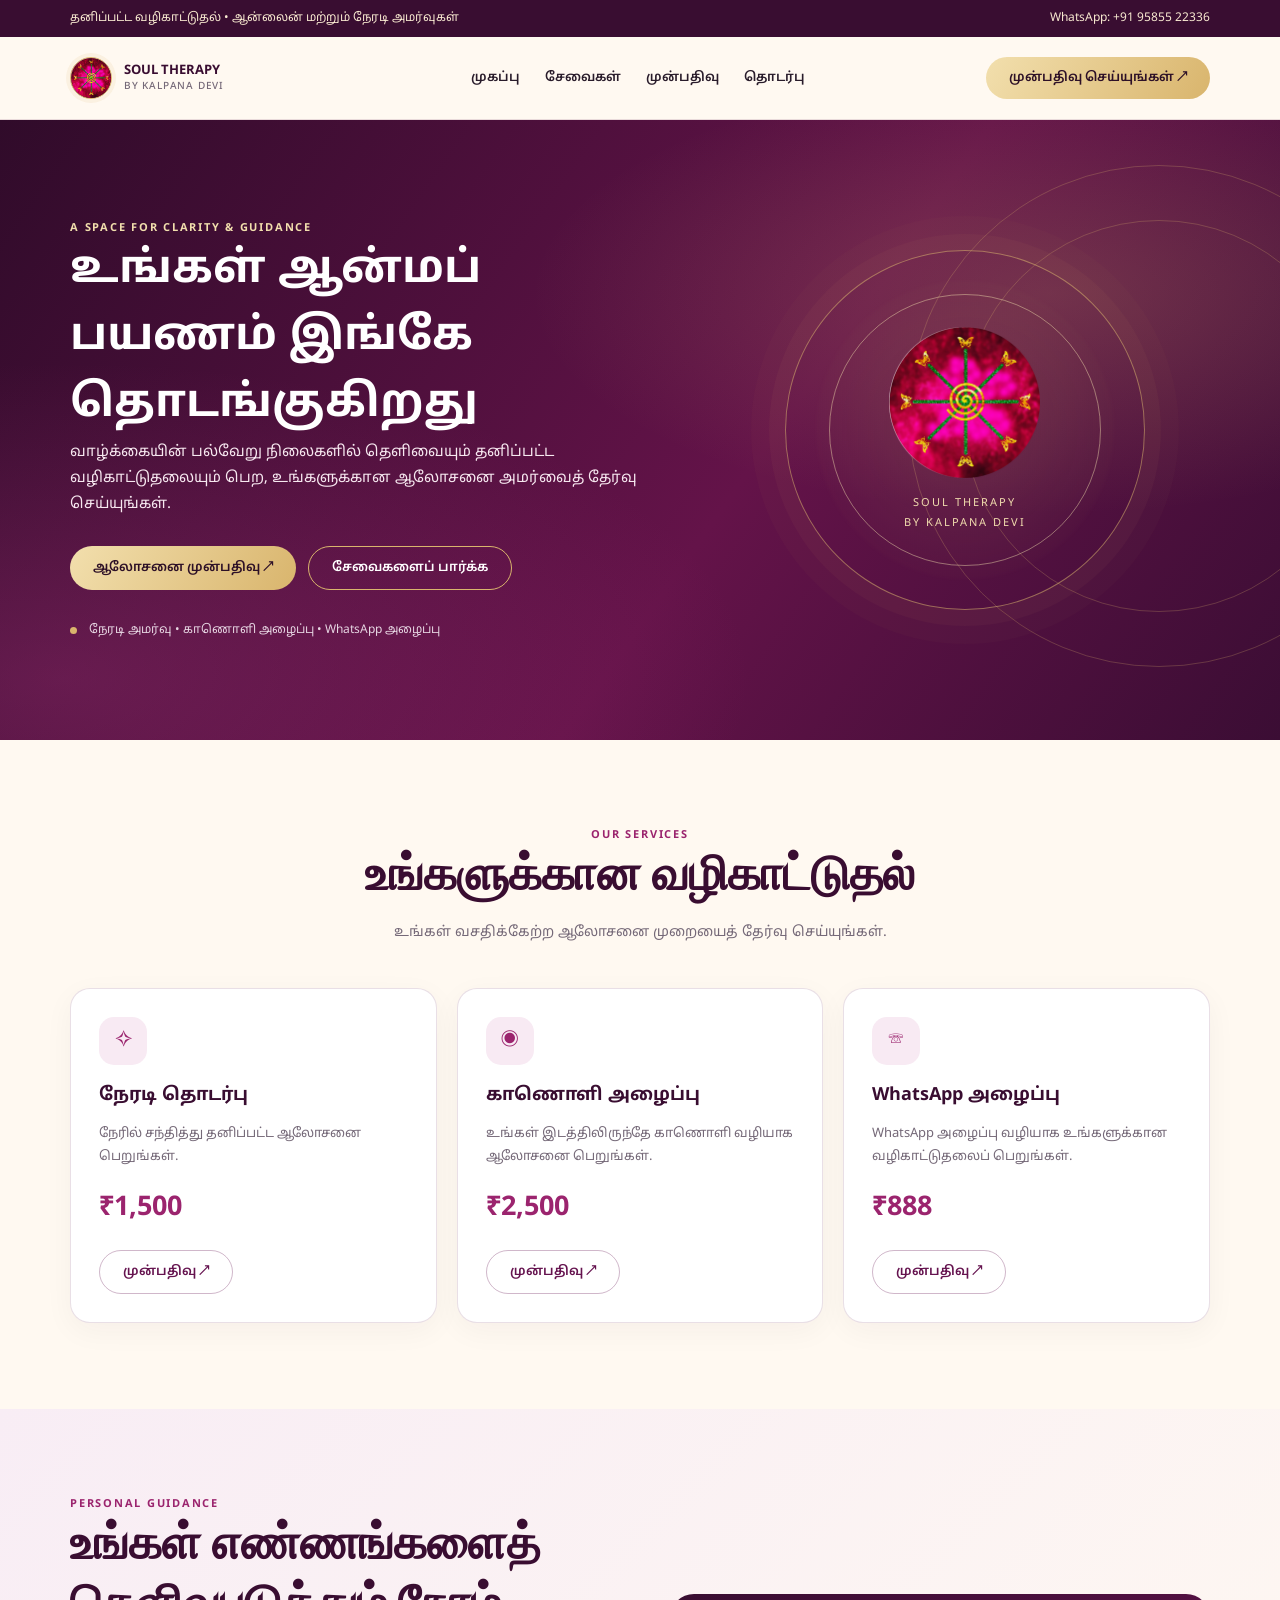
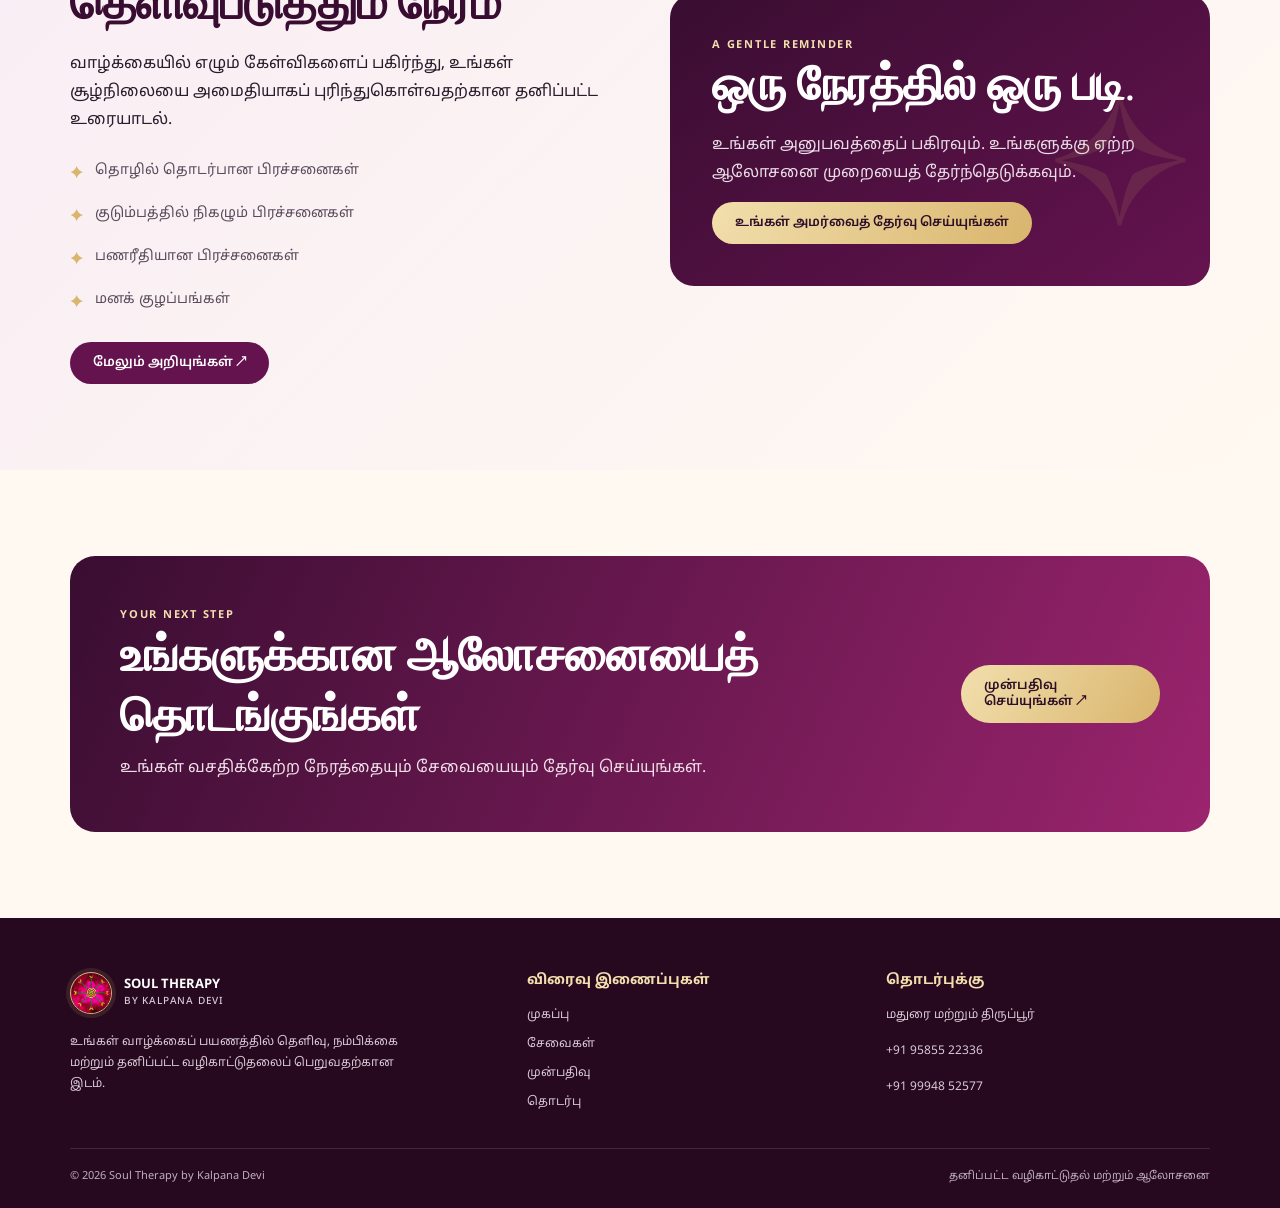
==== commit 02af3732: "Update index.html" ====
--- a/index.html
+++ b/index.html
@@ -49,10 +49,9 @@
         <div class="eyebrow">A SPACE FOR CLARITY & GUIDANCE</div>
 
         <!-- Updated Tamil Homepage Tagline -->
-       <div class="tagline" style="font-size: 36px; font-weight: bold; line-height: 1.5;">
+       <div class="tagline" style="font-size: clamp(28px, 3.5vw, 46px); font-weight: bold; line-height: 1.5;">
   உங்கள் ஆன்மப் பயணம் இங்கே தொடங்குகிறது
 </div>
-
         <p class="lead">
           வாழ்க்கையின் பல்வேறு நிலைகளில் தெளிவையும் தனிப்பட்ட வழிகாட்டுதலையும் பெற,
           உங்களுக்கான ஆலோசனை அமர்வைத் தேர்வு செய்யுங்கள்.
